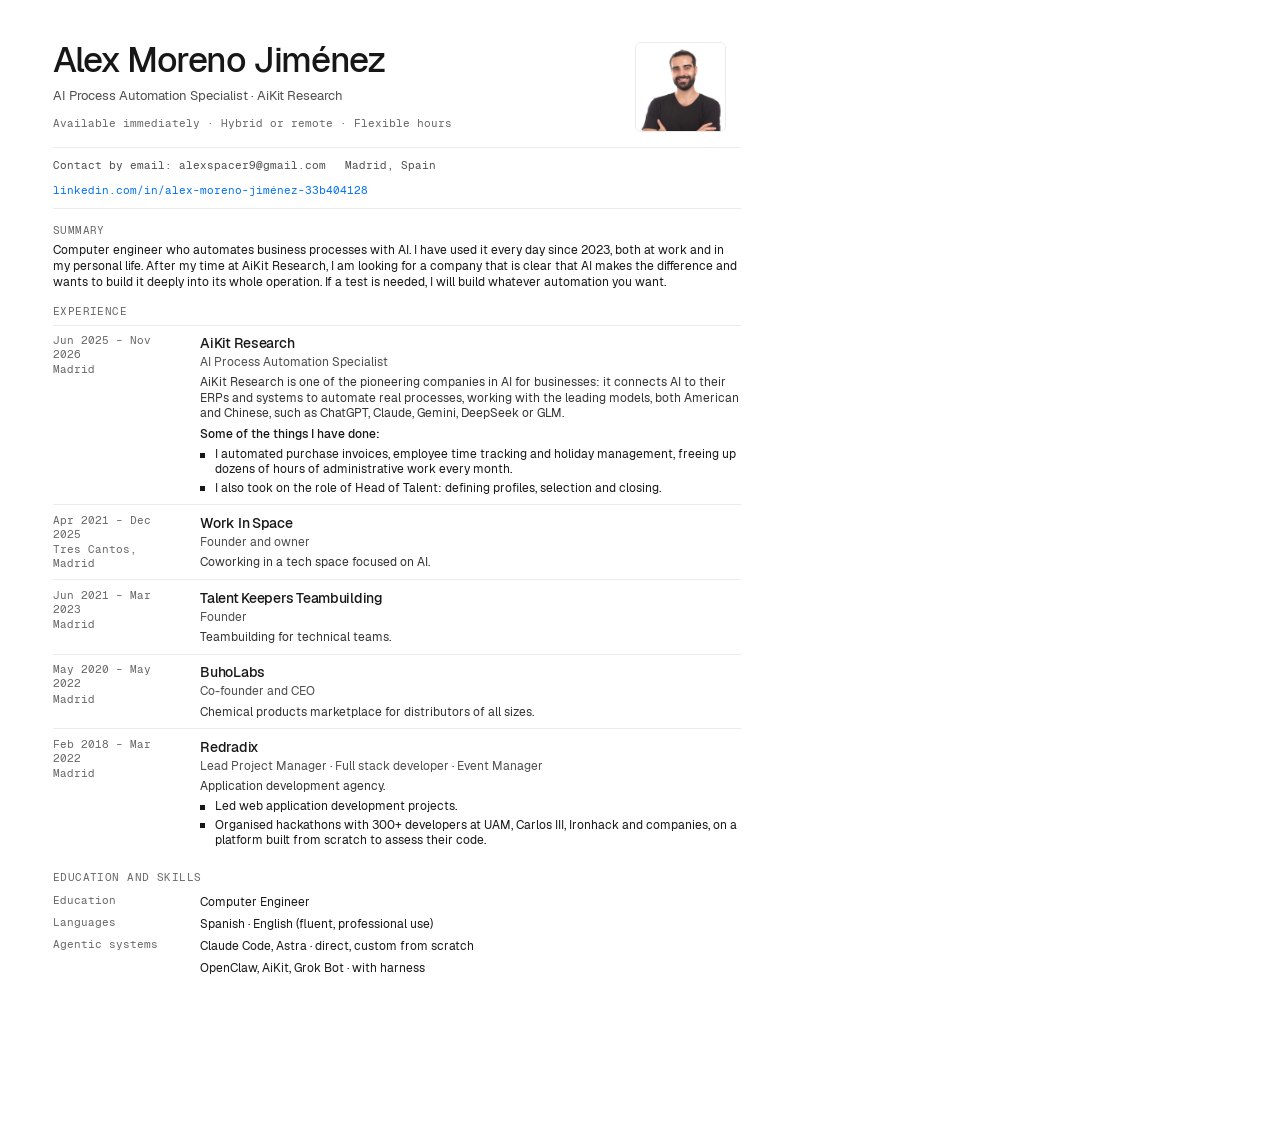
==== cv/cv-en.html @ 39761d99 "Initial: CV + web estilo vercel" ====
<!DOCTYPE html><html lang="en"><head><meta charset="utf-8">
<title>Alex Moreno Jiménez – CV</title><style>@font-face{font-family:Geist;src:url(../fonts/Geist-Regular.ttf);font-weight:400}
@font-face{font-family:Geist;src:url(../fonts/Geist-Medium.ttf);font-weight:500}
@font-face{font-family:Geist;src:url(../fonts/Geist-SemiBold.ttf);font-weight:600}
@font-face{font-family:"Geist Mono";src:url(../fonts/GeistMono-Regular.ttf);font-weight:400}
@font-face{font-family:Inter;src:url(../fonts/Inter.ttf);font-weight:100 900}
@page{size:210mm 297mm;margin:0}
*{box-sizing:border-box;margin:0;padding:0}
html,body{margin:0;background:#fff}
.page{width:210mm;min-height:297mm;padding:14mm;font-family:Geist,Inter,sans-serif;color:#171717;background:#fff;position:relative}
header{display:grid;grid-template-columns:1fr 28mm;gap:8mm;align-items:start;padding-bottom:5mm;border-bottom:1px solid #ebebeb}
h1{font-size:26pt;font-weight:500;letter-spacing:-.04em;line-height:1.05}
.tit{font-size:10pt;color:#4d4d4d;margin-top:2.5mm;font-weight:400}
.av{font-family:"Geist Mono",ui-monospace,monospace;font-size:8pt;color:#666;margin-top:3mm}
.ph{width:28mm;height:28mm;border-radius:6px;object-fit:cover;border:1px solid #ebebeb}
.ct{display:flex;flex-wrap:wrap;gap:3mm 5mm;font-size:8pt;color:#4d4d4d;padding:3mm 0 4.5mm;font-family:"Geist Mono",ui-monospace,monospace;border-bottom:1px solid #ebebeb}
.ct a{color:#0070f3;text-decoration:none}
h2{font-family:"Geist Mono",ui-monospace,monospace;font-size:8pt;font-weight:500;color:#666;margin:5mm 0 2.5mm;letter-spacing:.04em;text-transform:uppercase}
.perfil{font-size:9.5pt;line-height:1.35;color:#171717}
article{display:grid;grid-template-columns:34mm 1fr;gap:5mm;padding:3mm 0;border-top:1px solid #ebebeb}
.d{font-family:"Geist Mono",ui-monospace,monospace;font-size:8pt;color:#666;line-height:1.3}.d span{display:block;margin-top:.5mm}
h3{font-size:10.5pt;font-weight:500;letter-spacing:-.02em}
.rol{font-size:9pt;color:#4d4d4d;margin:.5mm 0 1.5mm}
.desc{font-size:9.5pt;line-height:1.32;color:#333}
.intro{font-size:9.5pt;font-weight:500;margin-top:1.5mm}
ul{margin-top:1.2mm;list-style:none}
li{position:relative;padding-left:4mm;font-size:9.5pt;line-height:1.32;margin-top:.8mm}
li:before{content:"";position:absolute;left:0;top:1.5mm;width:1.3mm;height:1.3mm;background:#171717}
.kv{display:grid;grid-template-columns:36mm 1fr;gap:3mm;padding:1.2mm 0;font-size:9.5pt}
.kv .d{font-family:"Geist Mono",ui-monospace,monospace;color:#666;font-size:8pt}


/* compact to fit A4 single page */
.page{padding-top:11mm!important;padding-bottom:10mm!important}
header,.hdr{padding-bottom:4mm!important}
.ct{padding-top:2.5mm!important;padding-bottom:3mm!important}
h2{margin:3.5mm 0 1.8mm!important}
article{padding:2.2mm 0!important}
.perfil{font-size:9.2pt!important;line-height:1.28!important}
.desc,.intro,li{font-size:9pt!important;line-height:1.28!important}
.kv{padding:.8mm 0!important;font-size:9pt!important}
h1{font-size:26pt!important}
.ph{width:24mm!important;height:24mm!important}
.band{margin-bottom:7mm!important}
.hdr{padding-top:9mm!important;padding-bottom:8mm!important}
.body{padding-top:4mm!important}
</style></head><body>
<div class="page"><header><div><h1>Alex Moreno Jiménez</h1><p class="tit">AI Process Automation Specialist · AiKit Research</p><p class="av">Available immediately · Hybrid or remote · Flexible hours</p></div>
<img class="ph" src="../foto.jpg" alt="Alex Moreno Jiménez"></header>
<div class="ct"><span>Contact by email: alexspacer9@gmail.com</span><span>Madrid, Spain</span><span><a href="https://www.linkedin.com/in/alex-moreno-jiménez-33b404128/">linkedin.com/in/alex-moreno-jiménez-33b404128</a></span></div>
<section><h2>Summary</h2><p class="perfil">Computer engineer who automates business processes with AI. I have used it every day since 2023, both at work and in my personal life. After my time at AiKit Research, I am looking for a company that is clear that AI makes the difference and wants to build it deeply into its whole operation. If a test is needed, I will build whatever automation you want.</p></section>
<section class="exp"><h2>Experience</h2><article><div class="d">Jun 2025 – Nov 2026<span>Madrid</span></div><div><h3>AiKit Research</h3><p class="rol">AI Process Automation Specialist</p><p class="desc">AiKit Research is one of the pioneering companies in AI for businesses: it connects AI to their ERPs and systems to automate real processes, working with the leading models, both American and Chinese, such as ChatGPT, Claude, Gemini, DeepSeek or GLM.</p><p class="intro">Some of the things I have done:</p><ul><li>I automated purchase invoices, employee time tracking and holiday management, freeing up dozens of hours of administrative work every month.</li><li>I also took on the role of Head of Talent: defining profiles, selection and closing.</li></ul></div></article><article><div class="d">Apr 2021 – Dec 2025<span>Tres Cantos, Madrid</span></div><div><h3>Work In Space</h3><p class="rol">Founder and owner</p><p class="desc">Coworking in a tech space focused on AI.</p></div></article><article><div class="d">Jun 2021 – Mar 2023<span>Madrid</span></div><div><h3>Talent Keepers Teambuilding</h3><p class="rol">Founder</p><p class="desc">Teambuilding for technical teams.</p></div></article><article><div class="d">May 2020 – May 2022<span>Madrid</span></div><div><h3>BuhoLabs</h3><p class="rol">Co-founder and CEO</p><p class="desc">Chemical products marketplace for distributors of all sizes.</p></div></article><article><div class="d">Feb 2018 – Mar 2022<span>Madrid</span></div><div><h3>Redradix</h3><p class="rol">Lead Project Manager · Full stack developer · Event Manager</p><p class="desc">Application development agency.</p><ul><li>Led web application development projects.</li><li>Organised hackathons with 300+ developers at UAM, Carlos III, Ironhack and companies, on a platform built from scratch to assess their code.</li></ul></div></article></section>
<section><h2>Education and skills</h2><div class="kv"><div class="d">Education</div><div>Computer Engineer</div></div><div class="kv"><div class="d">Languages</div><div>Spanish · English (fluent, professional use)</div></div><div class="kv"><div class="d">Agentic systems</div><div>Claude Code, Astra · direct, custom from scratch</div></div><div class="kv"><div class="d"></div><div>OpenClaw, AiKit, Grok Bot · with harness</div></div></section>
</div></body></html>
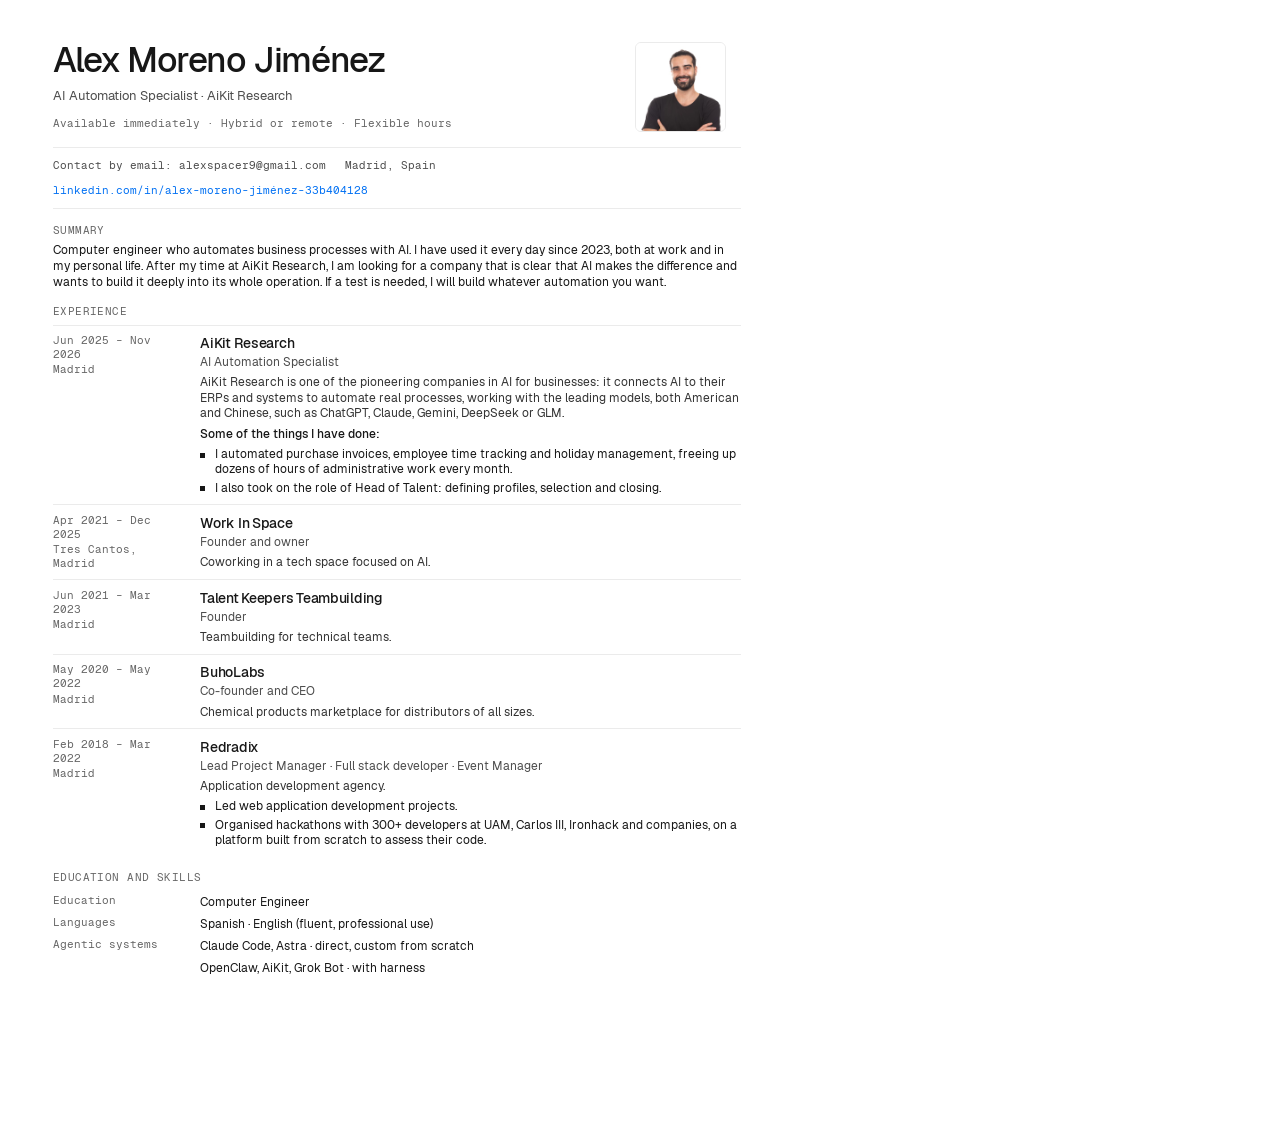
==== commit 8b92c947: "Titular: AI Automation Specialist (inbound)" ====
--- a/cv/cv-en.html
+++ b/cv/cv-en.html
@@ -45,10 +45,10 @@
 .hdr{padding-top:9mm!important;padding-bottom:8mm!important}
 .body{padding-top:4mm!important}
 </style></head><body>
-<div class="page"><header><div><h1>Alex Moreno Jiménez</h1><p class="tit">AI Process Automation Specialist · AiKit Research</p><p class="av">Available immediately · Hybrid or remote · Flexible hours</p></div>
+<div class="page"><header><div><h1>Alex Moreno Jiménez</h1><p class="tit">AI Automation Specialist · AiKit Research</p><p class="av">Available immediately · Hybrid or remote · Flexible hours</p></div>
 <img class="ph" src="../foto.jpg" alt="Alex Moreno Jiménez"></header>
 <div class="ct"><span>Contact by email: alexspacer9@gmail.com</span><span>Madrid, Spain</span><span><a href="https://www.linkedin.com/in/alex-moreno-jiménez-33b404128/">linkedin.com/in/alex-moreno-jiménez-33b404128</a></span></div>
 <section><h2>Summary</h2><p class="perfil">Computer engineer who automates business processes with AI. I have used it every day since 2023, both at work and in my personal life. After my time at AiKit Research, I am looking for a company that is clear that AI makes the difference and wants to build it deeply into its whole operation. If a test is needed, I will build whatever automation you want.</p></section>
-<section class="exp"><h2>Experience</h2><article><div class="d">Jun 2025 – Nov 2026<span>Madrid</span></div><div><h3>AiKit Research</h3><p class="rol">AI Process Automation Specialist</p><p class="desc">AiKit Research is one of the pioneering companies in AI for businesses: it connects AI to their ERPs and systems to automate real processes, working with the leading models, both American and Chinese, such as ChatGPT, Claude, Gemini, DeepSeek or GLM.</p><p class="intro">Some of the things I have done:</p><ul><li>I automated purchase invoices, employee time tracking and holiday management, freeing up dozens of hours of administrative work every month.</li><li>I also took on the role of Head of Talent: defining profiles, selection and closing.</li></ul></div></article><article><div class="d">Apr 2021 – Dec 2025<span>Tres Cantos, Madrid</span></div><div><h3>Work In Space</h3><p class="rol">Founder and owner</p><p class="desc">Coworking in a tech space focused on AI.</p></div></article><article><div class="d">Jun 2021 – Mar 2023<span>Madrid</span></div><div><h3>Talent Keepers Teambuilding</h3><p class="rol">Founder</p><p class="desc">Teambuilding for technical teams.</p></div></article><article><div class="d">May 2020 – May 2022<span>Madrid</span></div><div><h3>BuhoLabs</h3><p class="rol">Co-founder and CEO</p><p class="desc">Chemical products marketplace for distributors of all sizes.</p></div></article><article><div class="d">Feb 2018 – Mar 2022<span>Madrid</span></div><div><h3>Redradix</h3><p class="rol">Lead Project Manager · Full stack developer · Event Manager</p><p class="desc">Application development agency.</p><ul><li>Led web application development projects.</li><li>Organised hackathons with 300+ developers at UAM, Carlos III, Ironhack and companies, on a platform built from scratch to assess their code.</li></ul></div></article></section>
+<section class="exp"><h2>Experience</h2><article><div class="d">Jun 2025 – Nov 2026<span>Madrid</span></div><div><h3>AiKit Research</h3><p class="rol">AI Automation Specialist</p><p class="desc">AiKit Research is one of the pioneering companies in AI for businesses: it connects AI to their ERPs and systems to automate real processes, working with the leading models, both American and Chinese, such as ChatGPT, Claude, Gemini, DeepSeek or GLM.</p><p class="intro">Some of the things I have done:</p><ul><li>I automated purchase invoices, employee time tracking and holiday management, freeing up dozens of hours of administrative work every month.</li><li>I also took on the role of Head of Talent: defining profiles, selection and closing.</li></ul></div></article><article><div class="d">Apr 2021 – Dec 2025<span>Tres Cantos, Madrid</span></div><div><h3>Work In Space</h3><p class="rol">Founder and owner</p><p class="desc">Coworking in a tech space focused on AI.</p></div></article><article><div class="d">Jun 2021 – Mar 2023<span>Madrid</span></div><div><h3>Talent Keepers Teambuilding</h3><p class="rol">Founder</p><p class="desc">Teambuilding for technical teams.</p></div></article><article><div class="d">May 2020 – May 2022<span>Madrid</span></div><div><h3>BuhoLabs</h3><p class="rol">Co-founder and CEO</p><p class="desc">Chemical products marketplace for distributors of all sizes.</p></div></article><article><div class="d">Feb 2018 – Mar 2022<span>Madrid</span></div><div><h3>Redradix</h3><p class="rol">Lead Project Manager · Full stack developer · Event Manager</p><p class="desc">Application development agency.</p><ul><li>Led web application development projects.</li><li>Organised hackathons with 300+ developers at UAM, Carlos III, Ironhack and companies, on a platform built from scratch to assess their code.</li></ul></div></article></section>
 <section><h2>Education and skills</h2><div class="kv"><div class="d">Education</div><div>Computer Engineer</div></div><div class="kv"><div class="d">Languages</div><div>Spanish · English (fluent, professional use)</div></div><div class="kv"><div class="d">Agentic systems</div><div>Claude Code, Astra · direct, custom from scratch</div></div><div class="kv"><div class="d"></div><div>OpenClaw, AiKit, Grok Bot · with harness</div></div></section>
 </div></body></html>
